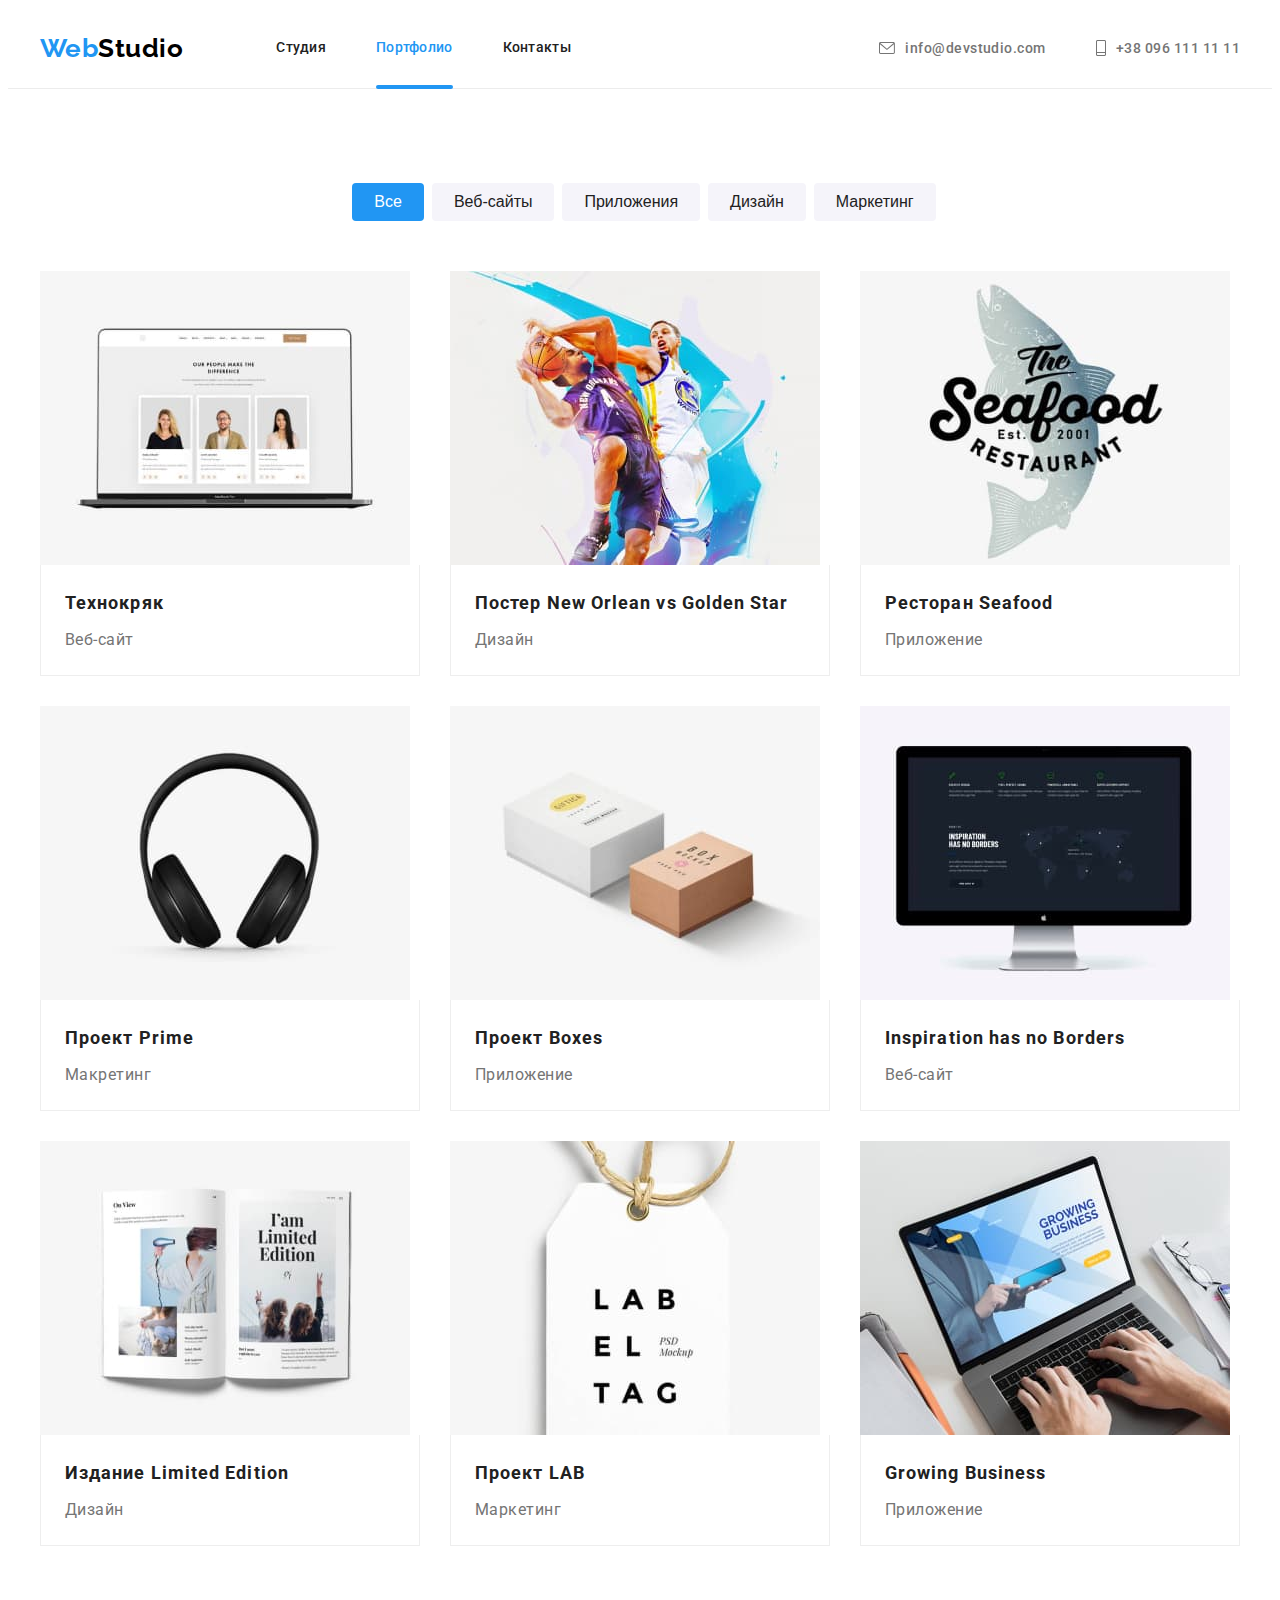
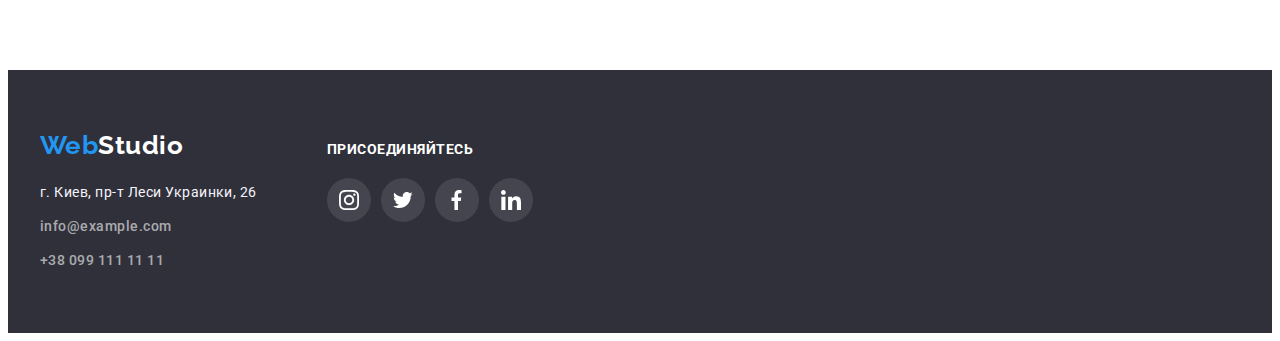
==== portfolio.html @ 9bf1f55b "Add files via upload" ====
<!DOCTYPE html>
<html lang="ru">
  <head>
    <meta charset="UTF-8" />
    <meta http-equiv="X-UA-Compatible" content="IE=edge" />
    <meta name="viewport" content="width=device-width, initial-scale=1.0" />
    <title>Portfolio</title>
    <link rel="preconnect" href="https://fonts.googleapis.com" />
    <link rel="preconnect" href="https://fonts.gstatic.com" crossorigin />
    <link
      href="https://fonts.googleapis.com/css2?family=Raleway:wght@700&family=Roboto:wght@400;500;700;900&display=swap"
      rel="stylesheet"
    />
    <link
      rel="stylesheet"
      href="https://cdnjs.cloudflare.com/ajax/libs/modern-normalize/1.1.0/modern-normalize.min.css"
      integrity="sha512-wpPYUAdjBVSE4KJnH1VR1HeZfpl1ub8YT/NKx4PuQ5NmX2tKuGu6U/JRp5y+Y8XG2tV+wKQpNHVUX03MfMFn9Q=="
      crossorigin="anonymous"
      referrerpolicy="no-referrer"
    />
    <link rel="stylesheet" href="css\stiles.css" />
  </head>
  <body>
    <header class="page-header">
      <div class="container header">
        <nav class="nav-site">
          <a class="logotip" href="./index.html">Web<span class="logo">Studio</span></a>
          <ul class="site-nav">
            <li class="navigation1">
              <a class="studio" href="./index.html">Студия</a>
            </li>
            <li class="navigation">
              <a class="studio current" href="./portfolio.html">Портфолио</a>
            </li>
            <li class="navigation">
              <a class="studio" href="">Контакты</a>
            </li>
          </ul>
        </nav>
        <ul class="list contacts">
          <li class="contactmail">
              <a class="mail" href="mailto:info@devstudio.com"><svg class="icon-mail" width="16px" height="12px">
                <use href="./images/sprite.svg#icon-mail"></use>
              </svg>info@devstudio.com
            </a>
          </li>
          <li class="contacttel">
              <a class="tel" href="tel:+380961111111"><svg class="icon-mail" width="10px" height="16px">
                <use href="./images/sprite.svg#icon-tel"></use>
              </svg>+38 096 111 11 11
            </a>
          </li>
        </ul>
      </div>
    </header>
    <main>
      <section class="section">
        <h1 class="visually-hidden">Меню</h1>
        <div class="menu">
        <ul class="list btn">
          <li class="item">
            <button type="button" class="button-current">Все</button>
          </li>
          <li class="item">
            <button type="button" class="button">Веб-сайты</button>
          </li>
          <li class="item">
            <button type="button" class="button">Приложения</button>
          </li>
          <li class="item">
            <button type="button" class="button">Дизайн</button>
          </li>
          <li class="item">
            <button type="button" class="button">Маркетинг</button>
          </li>
        </ul>
        <ul class="list project">
          <li class="project-foto1">
            <a class="webproject" href="">
              <div class="paragraf">
            <img src="./images/img0.jpg" alt="Web" width="370" />
            <p class="paragraf-text">Ресурс предлагает комплексные предложения с разным уровнем функционала и сервисов. Все это позволит посетителю получить исчерпывающие сведения о компании или частном лице.</p>
          </div>
            <div class="cards">
            <h2 class="section-title2">Технокряк</h2>
            <p class="text2">Веб-сайт</p>
          </div>
            </a>
          </li>

          <li class="project-foto">
            <a class="webproject" href="">
              <div class="paragraf">
            <img src="./images/img1.jpg" alt="Disain" width="370" />
            <p class="paragraf-text">Ресурс предлагает комплексные предложения с разным уровнем функционала и сервисов. Все это позволит посетителю получить исчерпывающие сведения о компании или частном лице.</p>
            </div>
            <div class="cards">
            <h2 class="section-title2">Постер New Orlean vs Golden Star</h2>
            <p class="text2">Дизайн</p>
            </div>
            </a>
          </li>

          <li class="project-foto3">
            <a class="webproject" href="">
              <div class="paragraf">
            <img src="./images/img2.jpg" alt="Smartphone" width="370" />
            <p class="paragraf-text">Ресурс предлагает комплексные предложения с разным уровнем функционала и сервисов. Все это позволит посетителю получить исчерпывающие сведения о компании или частном лице.</p>
            </div>
            <div class="cards">
            <h2 class="section-title2">Ресторан Seafood</h2>
            <p class="text2">Приложение</p>
            </div>
            </a>
          </li>
          <li class="project-foto1">
            <a class="webproject" href="">
              <div class="paragraf">
            <img src="./images/img3.jpg" alt="Marc" width="370" />
            <p class="paragraf-text">Ресурс предлагает комплексные предложения с разным уровнем функционала и сервисов. Все это позволит посетителю получить исчерпывающие сведения о компании или частном лице.</p>
            </div>
            <div class="cards">
            <h2 class="section-title2">Проект Prime</h2>
            <p class="text2">Макретинг</p>
            </div>
            </a>
          </li>

          <li class="project-foto">
            <a class="webproject" href="">
              <div class="paragraf">
            <img src="./images/img4.jpg" alt="Pril" width="370" />
            <p class="paragraf-text">Ресурс предлагает комплексные предложения с разным уровнем функционала и сервисов. Все это позволит посетителю получить исчерпывающие сведения о компании или частном лице.</p>
            </div>
            <div class="cards">
            <h2 class="section-title2">Проект Boxes</h2>
            <p class="text2">Приложение</p>
            </div>
            </a>
          </li>

          <li class="project-foto3">
            <a class="webproject" href="">
              <div class="paragraf">
            <img src="./images/img5.jpg" alt="Web2" width="370" />
            <p class="paragraf-text">Ресурс предлагает комплексные предложения с разным уровнем функционала и сервисов. Все это позволит посетителю получить исчерпывающие сведения о компании или частном лице.</p>
            </div>
            <div class="cards">
            <h2 class="section-title2">Inspiration has no Borders</h2>
            <p class="text2">Веб-сайт</p>
            </div>
            </a>
          </li>
          <li class="project-foto1">
            <a class="webproject" href="">
              <div class="paragraf">
            <img src="./images/img6.jpg" alt="Dis2" width="370" />
            <p class="paragraf-text">Ресурс предлагает комплексные предложения с разным уровнем функционала и сервисов. Все это позволит посетителю получить исчерпывающие сведения о компании или частном лице.</p>
            </div>
            <div class="cards">
            <h2 class="section-title2">Издание Limited Edition</h2>
            <p class="text2">Дизайн</p>
            </div>
            </a>
          </li>
          <li class="project-foto">
            <a class="webproject" href="">
              <div class="paragraf">
            <img src="./images/img7.jpg" alt="Lab" width="370" />
            <p class="paragraf-text">Ресурс предлагает комплексные предложения с разным уровнем функционала и сервисов. Все это позволит посетителю получить исчерпывающие сведения о компании или частном лице.</p>
            </div>
            <div class="cards">
            <h2 class="section-title2">Проект LAB</h2>
            <p class="text2">Маркетинг</p>
            </div>
            </a>
          </li>
          <li class="project-foto3">
            <a class="webproject" href="">
              <div class="paragraf">
            <img src="./images/img8.jpg" alt="Pril2" width="370" />
            <p class="paragraf-text">Ресурс предлагает комплексные предложения с разным уровнем функционала и сервисов. Все это позволит посетителю получить исчерпывающие сведения о компании или частном лице.</p>
            </div>
            <div class="cards">
            <h2 class="section-title2">Growing Business</h2>
            <p class="text2">Приложение</p>
            </div>
            </a>
          </li>
        </ul>
      </div>
      </section>
    </main>
    <footer class="foote">
      <div class="container">
        <div>
      <a class="logotip" href="">Web<span class="logo2">Studio</span></a>
      <address class="address">
        <ul class="list">
          <li class="address-item1">
            <a href="" class="adress"> г. Киев, пр-т Леси Украинки, 26</a>
          </li>
          <li class="address-item">
            <a class="mail2" href="mailto:info@example.com">info@example.com</a>
          </li>
          <li class="address-item">
            <a class="tel2" href="tel:+380991111111">+38 099 111 11 11</a>
          </li>
        </ul>
      </address>
    </div>
      <div class="social">
        <h3 class="social-title">Присоединяйтесь</h3>
        <ul class="list">
          <li class="item-icon">
            <a class="footer-link" href="">
            <svg class="insta" width="20" height="20">
              <use href="./images/sprite.svg#icon-insta"></use>
            </svg>
            </a>
          </li>
          <li class="item-icon">
            <a class="footer-link" href="">
            <svg class="twitter" width="20" height="20">
              <use href="./images/sprite.svg#icon-twit"></use>
            </svg>
            </a>
          </li>
          <li class="item-icon">
            <a class="footer-link" href="">
            <svg class="facebook" width="20" height="20">
              <use href="./images/sprite.svg#icon-fb"></use>
            </svg>
            </a>
          </li>
          <li class="item-icon">
            <a class="footer-link" href="">
            <svg class="linkedin" width="20" height="20">
              <use href="./images/sprite.svg#icon-in"></use>
            </svg>
            </a>
          </li>
        </ul>
      </div>
    </div>
    </footer>
  </body>
</html>
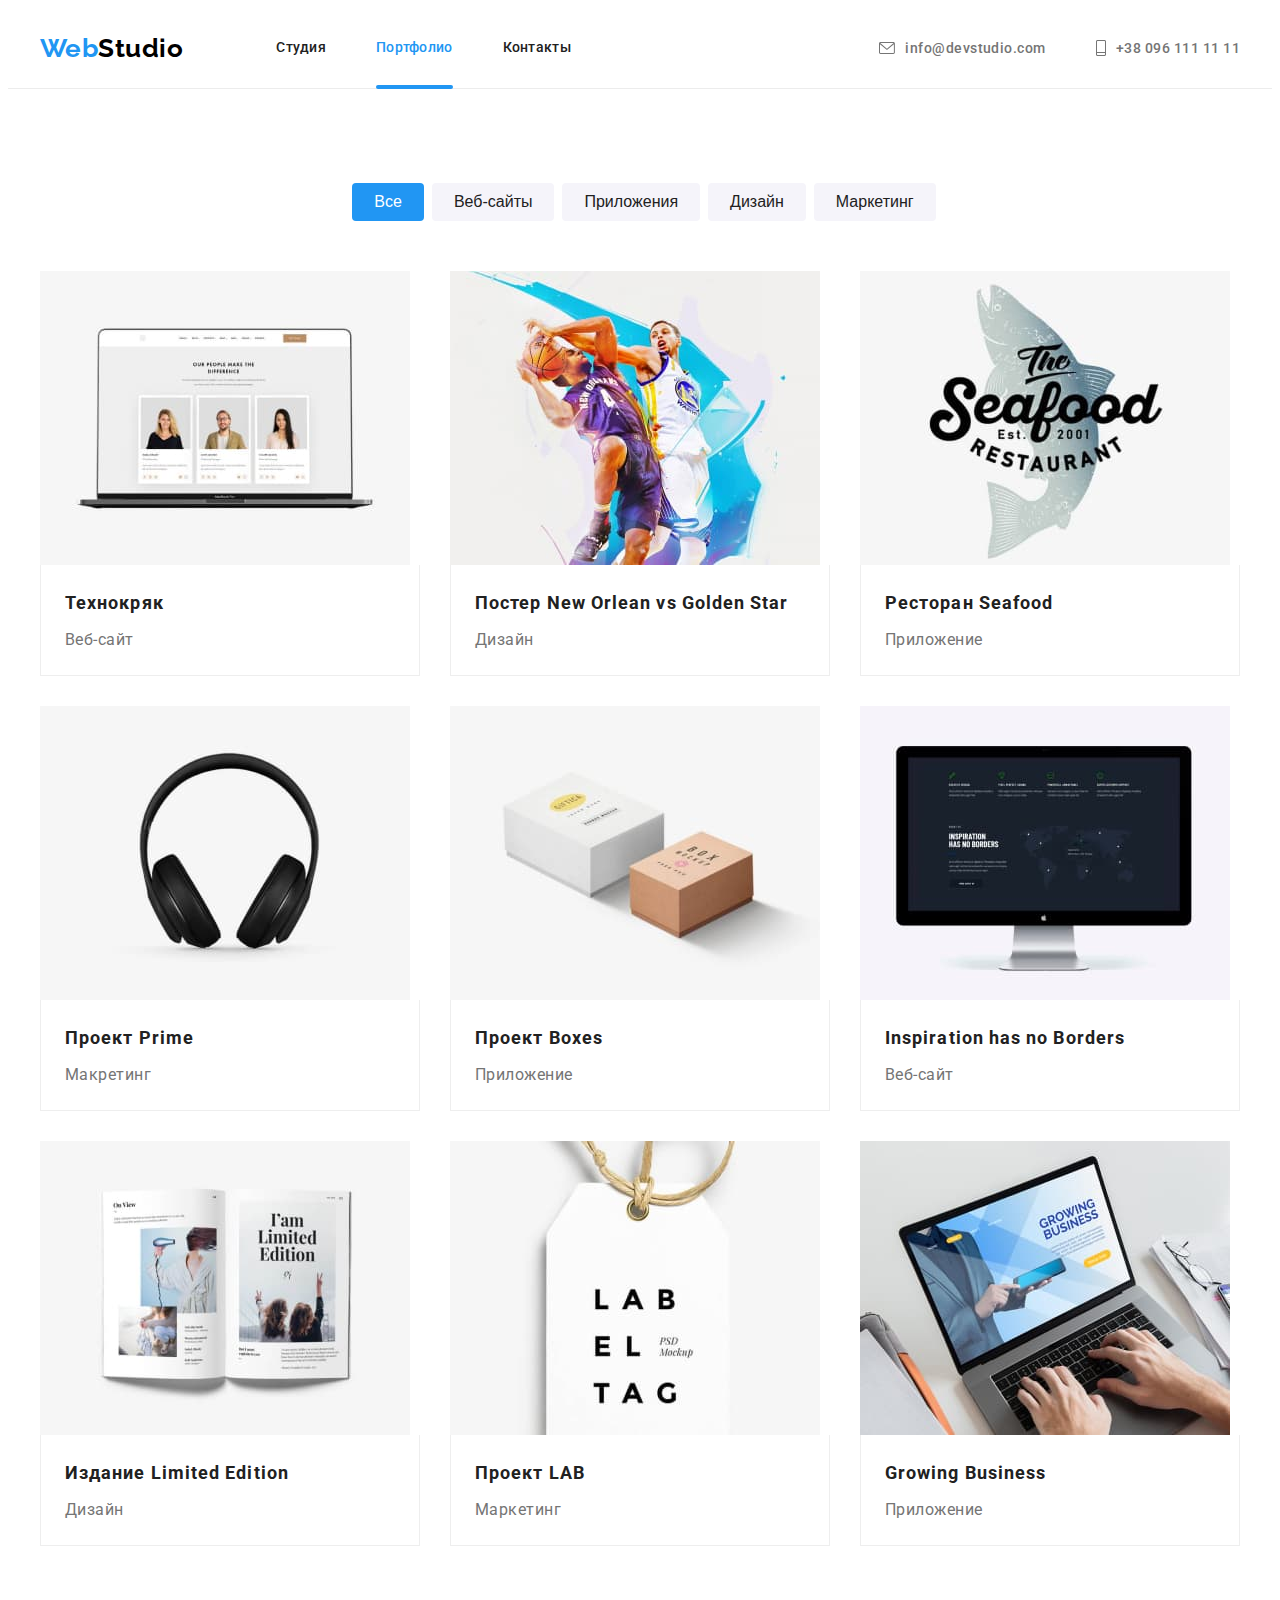
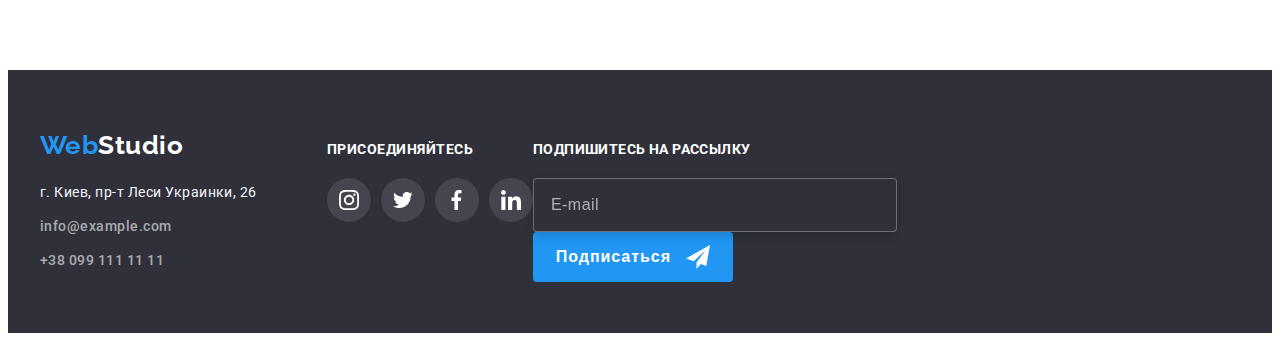
==== commit 58893458: "f" ====
--- a/portfolio.html
+++ b/portfolio.html
@@ -242,6 +242,14 @@
           </li>
         </ul>
       </div>
+      <form class="footer-form">
+        <label class="form-footer">
+          <span class="footer-label">Подпишитесь на рассылку</span>
+          <br>
+          <input type="text" class="footer-input" name="name" placeholder="E-mail">
+        </label>
+        <button class="ftr-btn" type="submit"><span class="ftr-btn-txt">Подписаться</span><svg class="ftr-icon" width="24px" height="24px"><use href="./images/sprite.svg#icon-icon-send-1-1"></use></svg><span class="ftr-svg"></span></button>
+      </form>
     </div>
     </footer>
   </body>
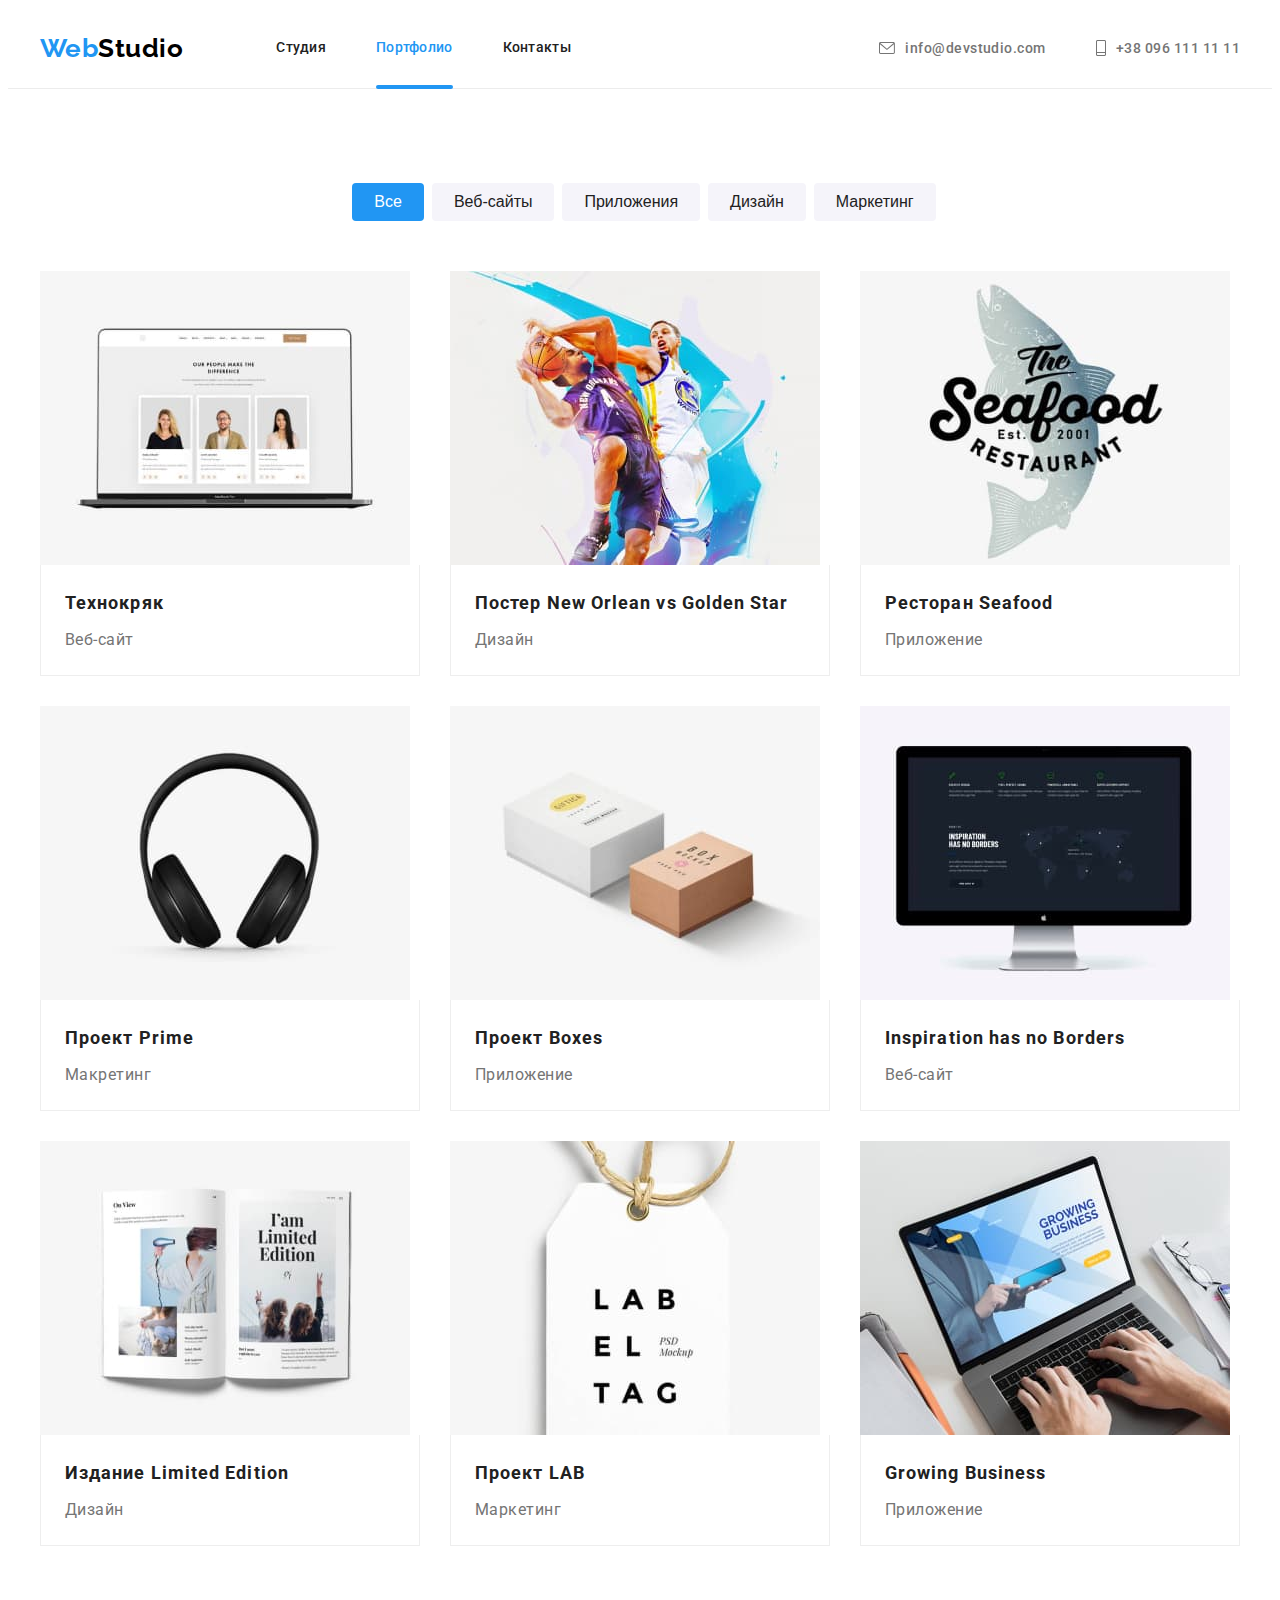
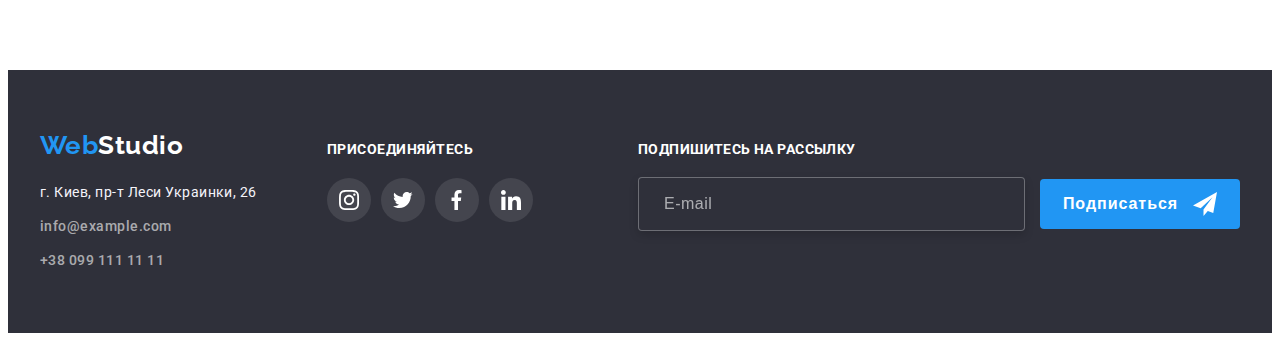
==== commit 5da53d5c: "k" ====
--- a/portfolio.html
+++ b/portfolio.html
@@ -243,12 +243,11 @@
         </ul>
       </div>
       <form class="footer-form">
-        <label class="form-footer">
-          <span class="footer-label">Подпишитесь на рассылку</span>
-          <br>
+          <p class="footer-label">Подпишитесь на рассылку</p>
+         <div class="footer-inp">
           <input type="text" class="footer-input" name="name" placeholder="E-mail">
-        </label>
         <button class="ftr-btn" type="submit"><span class="ftr-btn-txt">Подписаться</span><svg class="ftr-icon" width="24px" height="24px"><use href="./images/sprite.svg#icon-icon-send-1-1"></use></svg><span class="ftr-svg"></span></button>
+      </div>
       </form>
     </div>
     </footer>
